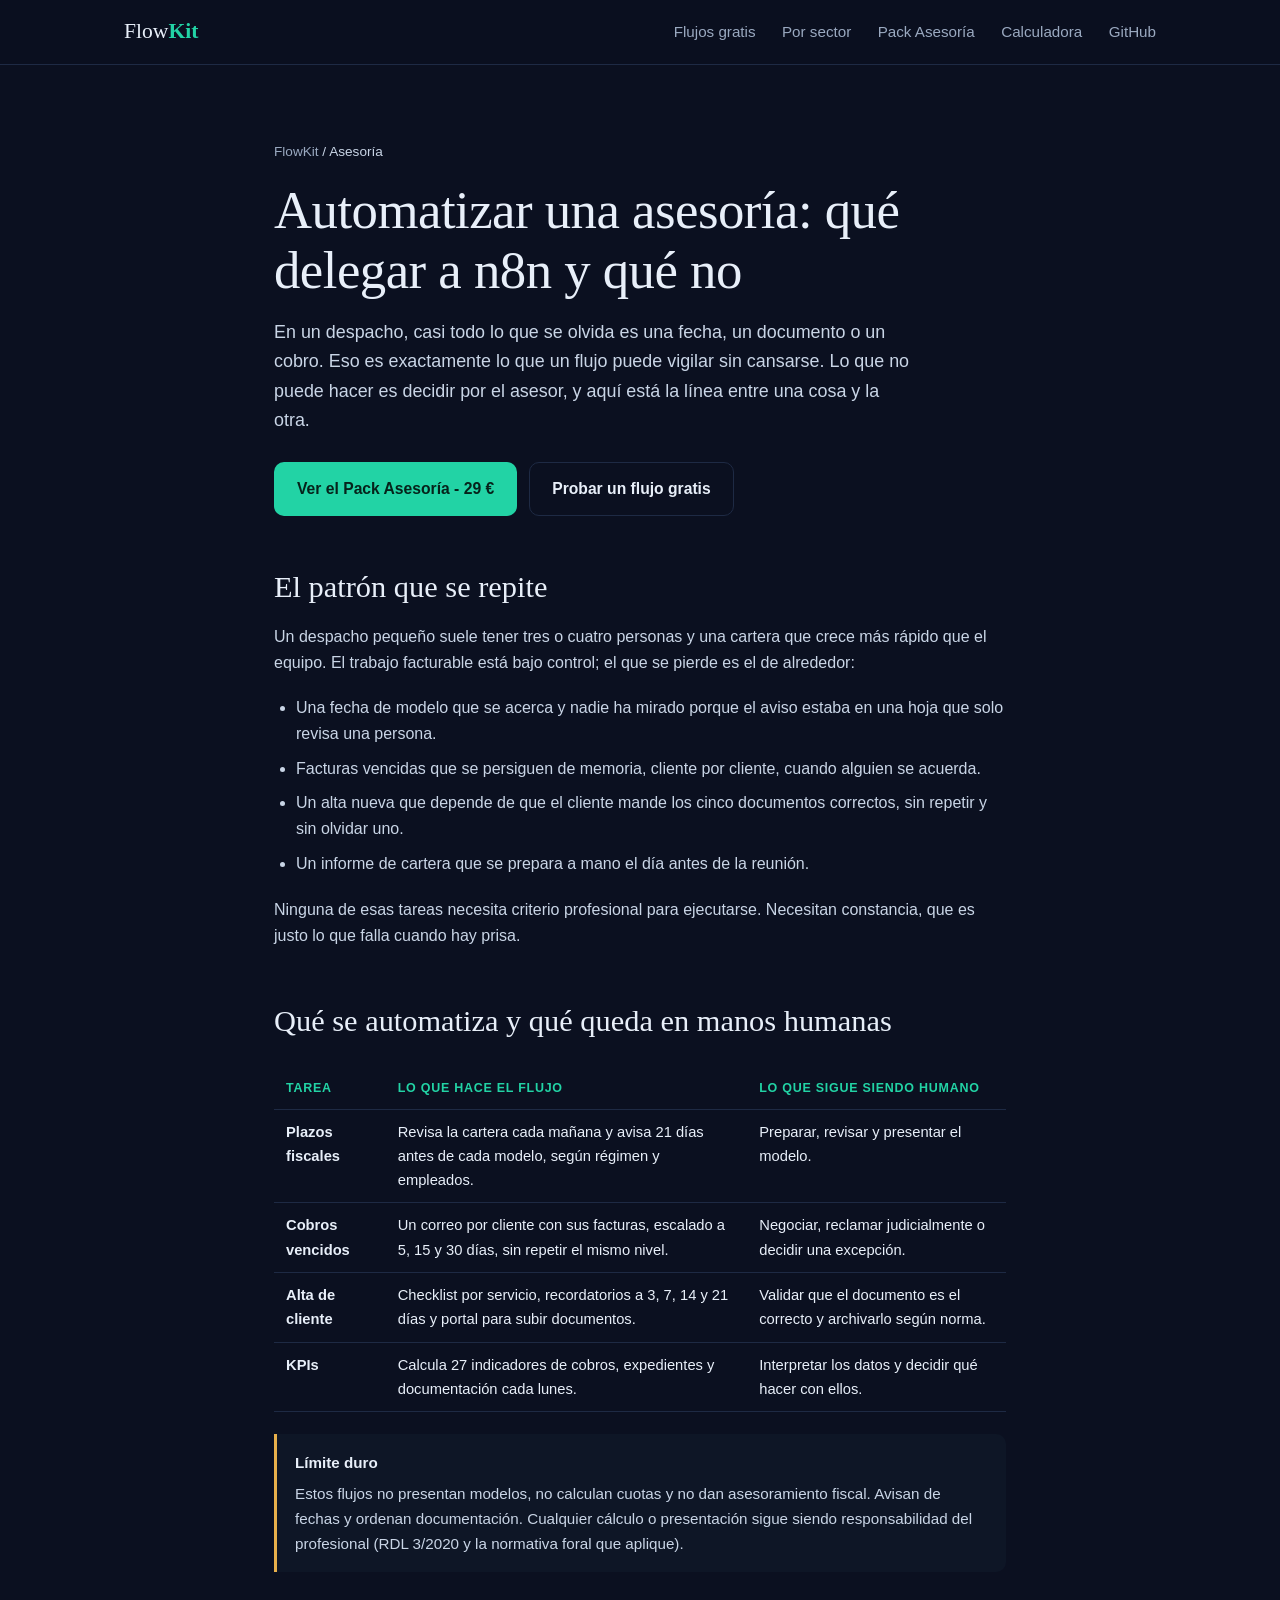
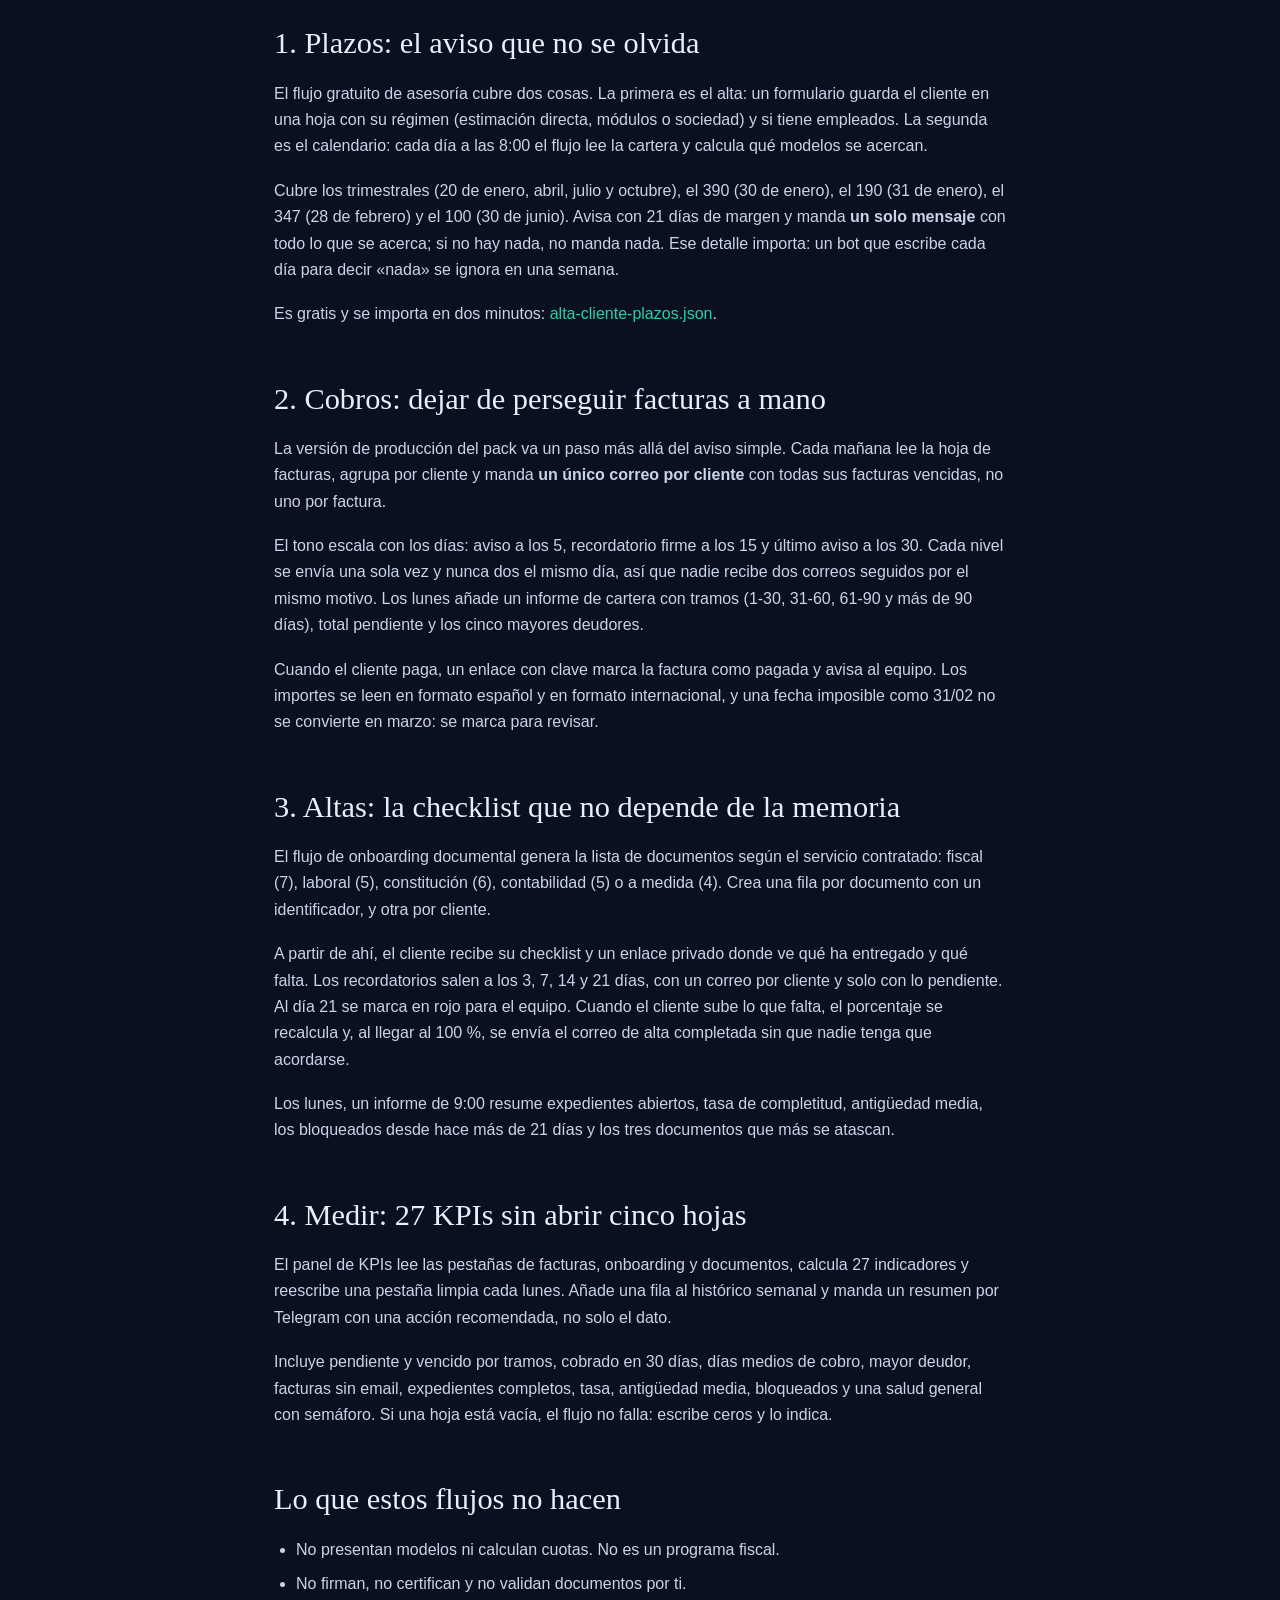
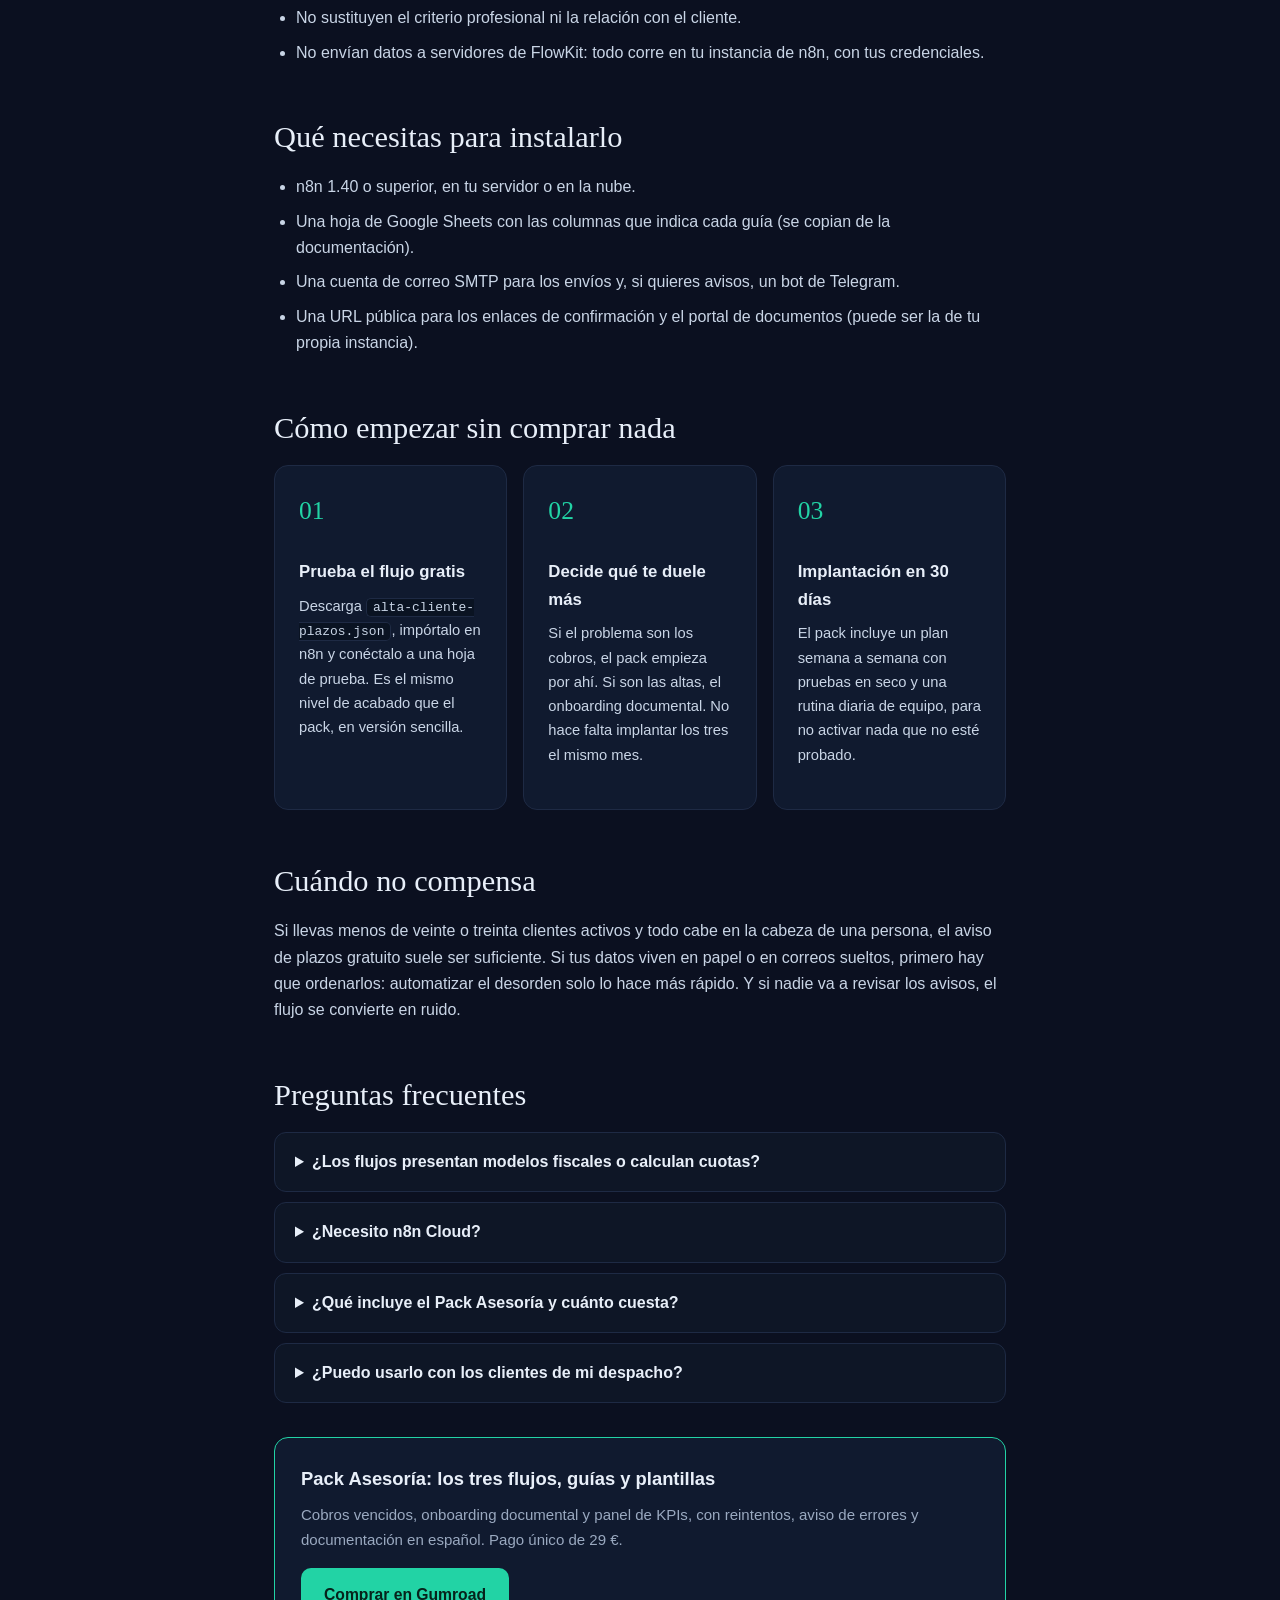
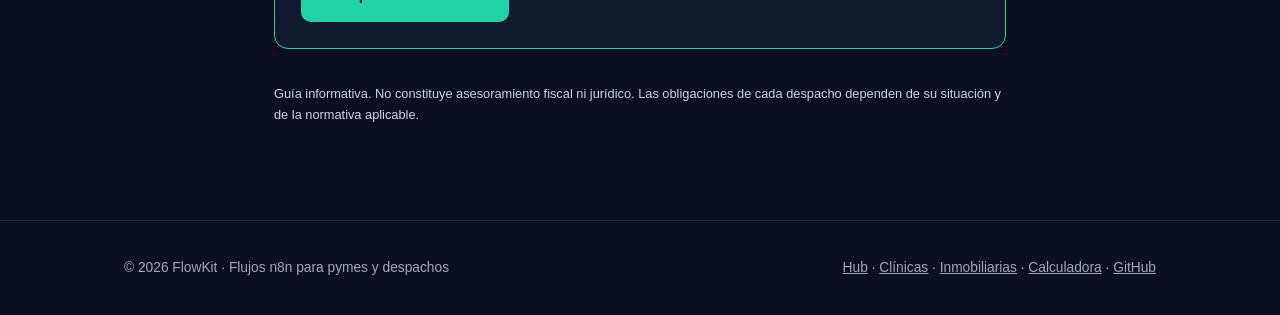
==== docs/asesoria/index.html @ 413ca086 "FlowKit: guias SEO por sector, calculadora propia y sitemap" ====
<!DOCTYPE html>
<html lang="es">
<head>
<meta charset="utf-8">
<meta name="viewport" content="width=device-width, initial-scale=1">
<title>Automatizar una asesoría con n8n: plazos, cobros y altas</title>
<meta name="description" content="Qué automatizar en una asesoría y qué no: plazos fiscales, cobros vencidos, checklist documental y KPIs con n8n. Límites claros y pago único.">
<link rel="canonical" href="https://mrnpvn.github.io/flowkit/asesoria/">
<link rel="stylesheet" href="../assets/flowkit.css">
<meta property="og:type" content="article">
<meta property="og:title" content="Automatizar una asesoría: qué delegar a n8n y qué no">
<meta property="og:description" content="Plazos, cobros, altas y KPIs: qué se automatiza con criterio en un despacho y dónde sigue haciendo falta una persona.">
<meta property="og:url" content="https://mrnpvn.github.io/flowkit/asesoria/">
<meta property="og:image" content="https://mrnpvn.github.io/flowkit/assets/pack-asesoria-wide.png">
<meta name="twitter:card" content="summary_large_image">
<script type="application/ld+json">
{
  "@context": "https://schema.org",
  "@graph": [
    {
      "@type": "Article",
      "headline": "Automatizar una asesoría: qué delegar a n8n y qué no",
      "description": "Guía práctica para automatizar plazos fiscales, cobros vencidos, altas de clientes y KPIs en una asesoría con n8n.",
      "datePublished": "2026-10-20",
      "dateModified": "2026-10-20",
      "inLanguage": "es",
      "author": {"@type": "Organization", "name": "FlowKit"},
      "publisher": {"@type": "Organization", "name": "FlowKit"},
      "mainEntityOfPage": "https://mrnpvn.github.io/flowkit/asesoria/",
      "image": "https://mrnpvn.github.io/flowkit/assets/pack-asesoria-wide.png"
    },
    {
      "@type": "FAQPage",
      "mainEntity": [
        {"@type": "Question", "name": "¿Los flujos presentan modelos fiscales o calculan cuotas?", "acceptedAnswer": {"@type": "Answer", "text": "No. Los flujos avisan de fechas y ordenan documentación; no presentan modelos, no calculan cuotas y no sustituyen el criterio del asesor. Es un límite deliberado."}},
        {"@type": "Question", "name": "¿Necesito n8n Cloud?", "acceptedAnswer": {"@type": "Answer", "text": "No. Funcionan en n8n self-hosted (gratuito) y en n8n Cloud, versión 1.40 o superior. Los datos se quedan en tu instancia."}},
        {"@type": "Question", "name": "¿Qué cuesta el Pack Asesoría?", "acceptedAnswer": {"@type": "Answer", "text": "29 € de lanzamiento (después 39 €), pago único. Incluye tres flujos de producción, guías, plan de implantación de 30 días y plantillas RGPD."}},
        {"@type": "Question", "name": "¿Sirve si trabajo con pocos clientes?", "acceptedAnswer": {"@type": "Answer", "text": "Con pocos clientes suele compensar empezar solo con el aviso de plazos y el alta documental. El pack completo tiene más sentido a partir de una cartera que ya no cabe en la memoria del equipo."}}
      ]
    },
    {
      "@type": "BreadcrumbList",
      "itemListElement": [
        {"@type": "ListItem", "position": 1, "name": "FlowKit", "item": "https://mrnpvn.github.io/flowkit/"},
        {"@type": "ListItem", "position": 2, "name": "Asesoría", "item": "https://mrnpvn.github.io/flowkit/asesoria/"}
      ]
    }
  ]
}
</script>
</head>
<body>

<header>
  <div class="wrap">
    <a class="brand" href="../">Flow<b>Kit</b></a>
    <nav>
      <a href="../#gratis">Flujos gratis</a>
      <a href="../#sectores">Por sector</a>
      <a href="../#pack">Pack Asesoría</a>
      <a href="../calculadora/">Calculadora</a>
      <a href="https://github.com/mrnpvn/flowkit" target="_blank" rel="noopener">GitHub</a>
    </nav>
  </div>
</header>

<section>
  <div class="wrap post">
    <p class="crumbs"><a href="../">FlowKit</a> / Asesoría</p>
    <h1>Automatizar una asesoría: qué delegar a n8n y qué no</h1>
    <p class="lead">En un despacho, casi todo lo que se olvida es una fecha, un documento o un cobro. Eso es exactamente lo que un flujo puede vigilar sin cansarse. Lo que no puede hacer es decidir por el asesor, y aquí está la línea entre una cosa y la otra.</p>
    <div class="cta">
      <a class="btn primary" href="../#pack">Ver el Pack Asesoría - 29 €</a>
      <a class="btn ghost" href="https://github.com/mrnpvn/flowkit/blob/main/workflows/asesoria/alta-cliente-plazos.json" target="_blank" rel="noopener">Probar un flujo gratis</a>
    </div>

    <h2>El patrón que se repite</h2>
    <p>Un despacho pequeño suele tener tres o cuatro personas y una cartera que crece más rápido que el equipo. El trabajo facturable está bajo control; el que se pierde es el de alrededor:</p>
    <ul>
      <li>Una fecha de modelo que se acerca y nadie ha mirado porque el aviso estaba en una hoja que solo revisa una persona.</li>
      <li>Facturas vencidas que se persiguen de memoria, cliente por cliente, cuando alguien se acuerda.</li>
      <li>Un alta nueva que depende de que el cliente mande los cinco documentos correctos, sin repetir y sin olvidar uno.</li>
      <li>Un informe de cartera que se prepara a mano el día antes de la reunión.</li>
    </ul>
    <p>Ninguna de esas tareas necesita criterio profesional para ejecutarse. Necesitan constancia, que es justo lo que falla cuando hay prisa.</p>

    <h2>Qué se automatiza y qué queda en manos humanas</h2>
    <table>
      <thead><tr><th>Tarea</th><th>Lo que hace el flujo</th><th>Lo que sigue siendo humano</th></tr></thead>
      <tbody>
        <tr><td><strong>Plazos fiscales</strong></td><td>Revisa la cartera cada mañana y avisa 21 días antes de cada modelo, según régimen y empleados.</td><td>Preparar, revisar y presentar el modelo.</td></tr>
        <tr><td><strong>Cobros vencidos</strong></td><td>Un correo por cliente con sus facturas, escalado a 5, 15 y 30 días, sin repetir el mismo nivel.</td><td>Negociar, reclamar judicialmente o decidir una excepción.</td></tr>
        <tr><td><strong>Alta de cliente</strong></td><td>Checklist por servicio, recordatorios a 3, 7, 14 y 21 días y portal para subir documentos.</td><td>Validar que el documento es el correcto y archivarlo según norma.</td></tr>
        <tr><td><strong>KPIs</strong></td><td>Calcula 27 indicadores de cobros, expedientes y documentación cada lunes.</td><td>Interpretar los datos y decidir qué hacer con ellos.</td></tr>
      </tbody>
    </table>

    <div class="callout warn">
      <h3>Límite duro</h3>
      <p>Estos flujos no presentan modelos, no calculan cuotas y no dan asesoramiento fiscal. Avisan de fechas y ordenan documentación. Cualquier cálculo o presentación sigue siendo responsabilidad del profesional (RDL 3/2020 y la normativa foral que aplique).</p>
    </div>

    <h2>1. Plazos: el aviso que no se olvida</h2>
    <p>El flujo gratuito de asesoría cubre dos cosas. La primera es el alta: un formulario guarda el cliente en una hoja con su régimen (estimación directa, módulos o sociedad) y si tiene empleados. La segunda es el calendario: cada día a las 8:00 el flujo lee la cartera y calcula qué modelos se acercan.</p>
    <p>Cubre los trimestrales (20 de enero, abril, julio y octubre), el 390 (30 de enero), el 190 (31 de enero), el 347 (28 de febrero) y el 100 (30 de junio). Avisa con 21 días de margen y manda <strong>un solo mensaje</strong> con todo lo que se acerca; si no hay nada, no manda nada. Ese detalle importa: un bot que escribe cada día para decir «nada» se ignora en una semana.</p>
    <p>Es gratis y se importa en dos minutos: <a href="https://github.com/mrnpvn/flowkit/blob/main/workflows/asesoria/alta-cliente-plazos.json" target="_blank" rel="noopener">alta-cliente-plazos.json</a>.</p>

    <h2>2. Cobros: dejar de perseguir facturas a mano</h2>
    <p>La versión de producción del pack va un paso más allá del aviso simple. Cada mañana lee la hoja de facturas, agrupa por cliente y manda <strong>un único correo por cliente</strong> con todas sus facturas vencidas, no uno por factura.</p>
    <p>El tono escala con los días: aviso a los 5, recordatorio firme a los 15 y último aviso a los 30. Cada nivel se envía una sola vez y nunca dos el mismo día, así que nadie recibe dos correos seguidos por el mismo motivo. Los lunes añade un informe de cartera con tramos (1-30, 31-60, 61-90 y más de 90 días), total pendiente y los cinco mayores deudores.</p>
    <p>Cuando el cliente paga, un enlace con clave marca la factura como pagada y avisa al equipo. Los importes se leen en formato español y en formato internacional, y una fecha imposible como 31/02 no se convierte en marzo: se marca para revisar.</p>

    <h2>3. Altas: la checklist que no depende de la memoria</h2>
    <p>El flujo de onboarding documental genera la lista de documentos según el servicio contratado: fiscal (7), laboral (5), constitución (6), contabilidad (5) o a medida (4). Crea una fila por documento con un identificador, y otra por cliente.</p>
    <p>A partir de ahí, el cliente recibe su checklist y un enlace privado donde ve qué ha entregado y qué falta. Los recordatorios salen a los 3, 7, 14 y 21 días, con un correo por cliente y solo con lo pendiente. Al día 21 se marca en rojo para el equipo. Cuando el cliente sube lo que falta, el porcentaje se recalcula y, al llegar al 100 %, se envía el correo de alta completada sin que nadie tenga que acordarse.</p>
    <p>Los lunes, un informe de 9:00 resume expedientes abiertos, tasa de completitud, antigüedad media, los bloqueados desde hace más de 21 días y los tres documentos que más se atascan.</p>

    <h2>4. Medir: 27 KPIs sin abrir cinco hojas</h2>
    <p>El panel de KPIs lee las pestañas de facturas, onboarding y documentos, calcula 27 indicadores y reescribe una pestaña limpia cada lunes. Añade una fila al histórico semanal y manda un resumen por Telegram con una acción recomendada, no solo el dato.</p>
    <p>Incluye pendiente y vencido por tramos, cobrado en 30 días, días medios de cobro, mayor deudor, facturas sin email, expedientes completos, tasa, antigüedad media, bloqueados y una salud general con semáforo. Si una hoja está vacía, el flujo no falla: escribe ceros y lo indica.</p>

    <h2>Lo que estos flujos no hacen</h2>
    <ul>
      <li>No presentan modelos ni calculan cuotas. No es un programa fiscal.</li>
      <li>No firman, no certifican y no validan documentos por ti.</li>
      <li>No sustituyen el criterio profesional ni la relación con el cliente.</li>
      <li>No envían datos a servidores de FlowKit: todo corre en tu instancia de n8n, con tus credenciales.</li>
    </ul>

    <h2>Qué necesitas para instalarlo</h2>
    <ul>
      <li>n8n 1.40 o superior, en tu servidor o en la nube.</li>
      <li>Una hoja de Google Sheets con las columnas que indica cada guía (se copian de la documentación).</li>
      <li>Una cuenta de correo SMTP para los envíos y, si quieres avisos, un bot de Telegram.</li>
      <li>Una URL pública para los enlaces de confirmación y el portal de documentos (puede ser la de tu propia instancia).</li>
    </ul>

    <h2>Cómo empezar sin comprar nada</h2>
    <div class="steps">
      <div class="step"><h3>Prueba el flujo gratis</h3><p>Descarga <code>alta-cliente-plazos.json</code>, impórtalo en n8n y conéctalo a una hoja de prueba. Es el mismo nivel de acabado que el pack, en versión sencilla.</p></div>
      <div class="step"><h3>Decide qué te duele más</h3><p>Si el problema son los cobros, el pack empieza por ahí. Si son las altas, el onboarding documental. No hace falta implantar los tres el mismo mes.</p></div>
      <div class="step"><h3>Implantación en 30 días</h3><p>El pack incluye un plan semana a semana con pruebas en seco y una rutina diaria de equipo, para no activar nada que no esté probado.</p></div>
    </div>

    <h2>Cuándo no compensa</h2>
    <p>Si llevas menos de veinte o treinta clientes activos y todo cabe en la cabeza de una persona, el aviso de plazos gratuito suele ser suficiente. Si tus datos viven en papel o en correos sueltos, primero hay que ordenarlos: automatizar el desorden solo lo hace más rápido. Y si nadie va a revisar los avisos, el flujo se convierte en ruido.</p>

    <h2>Preguntas frecuentes</h2>
    <details><summary>¿Los flujos presentan modelos fiscales o calculan cuotas?</summary><p>No. Avisan de fechas y ordenan documentación. Preparar, revisar y presentar el modelo sigue siendo trabajo del asesor. Es un límite deliberado, no una carencia.</p></details>
    <details><summary>¿Necesito n8n Cloud?</summary><p>No. Funcionan en n8n self-hosted, que es gratuito, y en n8n Cloud, versión 1.40 o superior. Solo necesitas las cuentas de las herramientas que use cada flujo.</p></details>
    <details><summary>¿Qué incluye el Pack Asesoría y cuánto cuesta?</summary><p>29 € de lanzamiento (después 39 €), pago único. Tres flujos de producción (cobros, onboarding y KPIs), cinco guías, plan de implantación de 30 días, tres plantillas RGPD, dos de mensajes, licencia comercial y 12 meses de actualizaciones.</p></details>
    <details><summary>¿Puedo usarlo con los clientes de mi despacho?</summary><p>Sí. La licencia es comercial: puedes implantarlo en las cuentas de tus clientes. No se permite revender los archivos como plantillas.</p></details>

    <div class="cta-box">
      <h3>Pack Asesoría: los tres flujos, guías y plantillas</h3>
      <p>Cobros vencidos, onboarding documental y panel de KPIs, con reintentos, aviso de errores y documentación en español. Pago único de 29 €.</p>
      <a class="btn primary" href="https://mrnpvn.gumroad.com/l/flowkit-pack-asesoria">Comprar en Gumroad</a>
    </div>
    <p class="footer-note">Guía informativa. No constituye asesoramiento fiscal ni jurídico. Las obligaciones de cada despacho dependen de su situación y de la normativa aplicable.</p>
  </div>
</section>

<footer>
  <div class="wrap">
    <div>© 2026 FlowKit · Flujos n8n para pymes y despachos</div>
    <div>
      <a href="../">Hub</a> ·
      <a href="../clinica/">Clínicas</a> ·
      <a href="../inmobiliaria/">Inmobiliarias</a> ·
      <a href="../calculadora/">Calculadora</a> ·
      <a href="https://github.com/mrnpvn/flowkit" target="_blank" rel="noopener">GitHub</a>
    </div>
  </div>
</footer>

</body>
</html>
---- docs/assets/flowkit.css ----
/* FlowKit - hoja de estilos compartida (hub, guias por sector y calculadora) */
:root{
  --bg:#0B1020; --panel:#101A2F; --panel2:#0E1626; --line:#1E2A44;
  --ink:#E8EFF9; --muted:#9AA9C0; --teal:#22D3A5; --teal-dark:#0F9D7A;
  --radius:14px; --max:1080px;
}
*{box-sizing:border-box}
html{scroll-behavior:smooth}
body{margin:0;background:var(--bg);color:var(--ink);font:16px/1.65 -apple-system,BlinkMacSystemFont,"Segoe UI",Roboto,Arial,sans-serif;-webkit-font-smoothing:antialiased}
a{color:var(--teal);text-decoration:none}
a:hover{text-decoration:underline}
.wrap{max-width:var(--max);margin:0 auto;padding:0 24px}
header{border-bottom:1px solid var(--line);background:rgba(11,16,32,.92);position:sticky;top:0;z-index:10;backdrop-filter:blur(6px)}
header .wrap{display:flex;align-items:center;justify-content:space-between;height:64px}
.brand{font-family:Georgia,"Times New Roman",serif;font-size:1.35rem;color:var(--ink)}
.brand b{color:var(--teal);font-weight:700}
nav a{color:var(--muted);margin-left:22px;font-size:.95rem}
nav a:hover{color:var(--ink);text-decoration:none}
@media(max-width:720px){nav{display:none}}
section{padding:76px 0;border-bottom:1px solid var(--line)}
.kicker{color:var(--teal);font-size:.8rem;letter-spacing:.14em;text-transform:uppercase;font-weight:700;margin:0 0 14px}
h1{font-family:Georgia,"Times New Roman",serif;font-weight:400;font-size:clamp(2.1rem,5vw,3.3rem);line-height:1.12;margin:0 0 18px;letter-spacing:-.01em}
h1 em{color:var(--teal);font-style:normal}
.lead{font-size:1.12rem;color:var(--muted);max-width:640px;margin:0 0 28px}
.cta{display:flex;gap:12px;flex-wrap:wrap;align-items:center}
.btn{display:inline-block;padding:13px 22px;border-radius:10px;font-weight:600;font-size:.98rem;border:1px solid transparent}
.btn.primary{background:var(--teal);color:#06231B}
.btn.primary:hover{background:#1FC197;text-decoration:none}
.btn.ghost{border-color:var(--line);color:var(--ink)}
.btn.ghost:hover{border-color:var(--teal);text-decoration:none}
.trust{margin-top:20px;color:var(--muted);font-size:.88rem}
.trust span{white-space:nowrap}
.trust i{color:var(--teal);font-style:normal;margin-right:6px}
h2{font-family:Georgia,"Times New Roman",serif;font-weight:400;font-size:clamp(1.6rem,3.2vw,2.2rem);margin:0 0 10px}
.sub{color:var(--muted);max-width:680px;margin:0 0 34px}
.grid{display:grid;gap:16px;grid-template-columns:repeat(2,minmax(0,1fr))}
@media(max-width:760px){.grid{grid-template-columns:1fr}}
.card{background:var(--panel);border:1px solid var(--line);border-radius:var(--radius);padding:24px}
.card h3{margin:0 0 8px;font-size:1.02rem;line-height:1.35}
.card p{margin:0 0 14px;color:var(--muted);font-size:.93rem}
.card .tag{display:inline-block;font-size:.72rem;letter-spacing:.08em;text-transform:uppercase;color:var(--teal);border:1px solid rgba(34,211,165,.35);border-radius:999px;padding:3px 10px;margin-bottom:12px}
.card .go{font-size:.9rem;font-weight:600}
.pack{display:grid;grid-template-columns:1.15fr .85fr;gap:32px;align-items:start}
@media(max-width:860px){.pack{grid-template-columns:1fr}}
ul.check{list-style:none;padding:0;margin:0}
ul.check li{position:relative;padding-left:26px;margin-bottom:12px;color:var(--ink)}
ul.check li:before{content:"✓";position:absolute;left:0;top:0;color:var(--teal);font-weight:700}
ul.check li small{display:block;color:var(--muted);font-size:.86rem}
.price{background:var(--panel2);border:1px solid var(--teal);border-radius:var(--radius);padding:28px;position:sticky;top:88px}
.price .now{font-family:Georgia,serif;font-size:3rem;line-height:1;color:var(--ink);margin:6px 0 4px}
.price .before{color:var(--muted);text-decoration:line-through;font-size:1rem}
.price .note{color:var(--muted);font-size:.86rem;margin:10px 0 18px}
.price .btn{width:100%;text-align:center}
.price .mini{font-size:.8rem;color:var(--muted);text-align:center;margin-top:10px}
.steps{display:grid;grid-template-columns:repeat(3,1fr);gap:16px;counter-reset:s}
@media(max-width:760px){.steps{grid-template-columns:1fr}}
.step{background:var(--panel);border:1px solid var(--line);border-radius:var(--radius);padding:24px}
.step:before{counter-increment:s;content:"0" counter(s);display:block;font-family:Georgia,serif;font-size:1.6rem;color:var(--teal);margin-bottom:10px}
.step h3{margin:0 0 6px;font-size:1rem}
.step p{margin:0;color:var(--muted);font-size:.92rem}
details{border:1px solid var(--line);border-radius:12px;padding:16px 20px;margin-bottom:10px;background:var(--panel2)}
details summary{cursor:pointer;font-weight:600}
details p{margin:10px 0 0;color:var(--muted);font-size:.94rem}
footer{padding:36px 0;color:var(--muted);font-size:.86rem}
footer .wrap{display:flex;gap:18px;flex-wrap:wrap;justify-content:space-between}
footer a{color:var(--muted);text-decoration:underline}

/* --- paginas de guia --- */
.crumbs{font-size:.85rem;color:var(--muted);margin:0 0 20px}
.crumbs a{color:var(--muted)}
.crumbs a:hover{color:var(--teal)}
.post{max-width:780px}
.post h2{font-size:clamp(1.4rem,2.8vw,1.9rem);margin:46px 0 12px}
.post h3{font-size:1.05rem;margin:26px 0 8px}
.post p,.post li{color:#C9D5E6}
.post ul,.post ol{padding-left:22px;margin:0 0 20px}
.post li{margin-bottom:8px}
.post code{background:#0A1322;border:1px solid var(--line);border-radius:5px;padding:1px 6px;font-size:.88em;word-break:break-word}
.post p{margin:0 0 18px}
.post .lead{margin-bottom:26px}
.callout{background:var(--panel2);border-left:3px solid var(--teal);padding:16px 18px;border-radius:0 10px 10px 0;margin:22px 0}
.callout p{margin:0;font-size:.95rem;color:#C9D5E6}
.callout h3{margin:0 0 6px;font-size:.95rem;color:var(--ink)}
.warn{border-left-color:#E8B04B}
table{width:100%;border-collapse:collapse;margin:22px 0;font-size:.92rem}
th,td{text-align:left;padding:10px 12px;border-bottom:1px solid var(--line);vertical-align:top}
th{color:var(--teal);font-weight:600;font-size:.78rem;letter-spacing:.06em;text-transform:uppercase}
td strong{color:var(--ink)}
.cta-box{background:var(--panel);border:1px solid var(--teal);border-radius:var(--radius);padding:26px;margin:34px 0}
.cta-box h3{margin:0 0 8px;font-size:1.15rem}
.cta-box p{color:var(--muted);font-size:.94rem;margin:0 0 16px}
.footer-note{color:var(--muted);font-size:.8rem;margin-top:28px}

/* --- calculadora --- */
.calc{display:grid;grid-template-columns:1fr 1fr;gap:24px;align-items:start}
@media(max-width:820px){.calc{grid-template-columns:1fr}}
.field{margin-bottom:18px}
.field label{display:block;font-size:.9rem;margin-bottom:6px;color:var(--ink)}
.field .hint{display:block;color:var(--muted);font-size:.8rem;margin-top:5px}
.field input{width:100%;padding:11px 12px;border-radius:9px;border:1px solid var(--line);background:#0A1322;color:var(--ink);font-size:1rem}
.field input:focus{outline:2px solid rgba(34,211,165,.45);border-color:var(--teal)}
.result{background:var(--panel2);border:1px solid var(--line);border-radius:var(--radius);padding:24px;position:sticky;top:88px}
.result h2{font-size:1.05rem;font-family:inherit;margin:0 0 10px}
.result .big{font-family:Georgia,serif;font-size:2.6rem;line-height:1.05;color:var(--teal);margin:4px 0 2px}
.result .biglabel{color:var(--muted);font-size:.82rem;margin:0 0 18px}
.result .row{display:flex;justify-content:space-between;gap:12px;padding:8px 0;border-bottom:1px solid var(--line);font-size:.92rem}
.result .row:last-of-type{border-bottom:0}
.result .row span:last-child{font-weight:600;color:var(--ink)}
@media(max-width:820px){.result{position:static}}
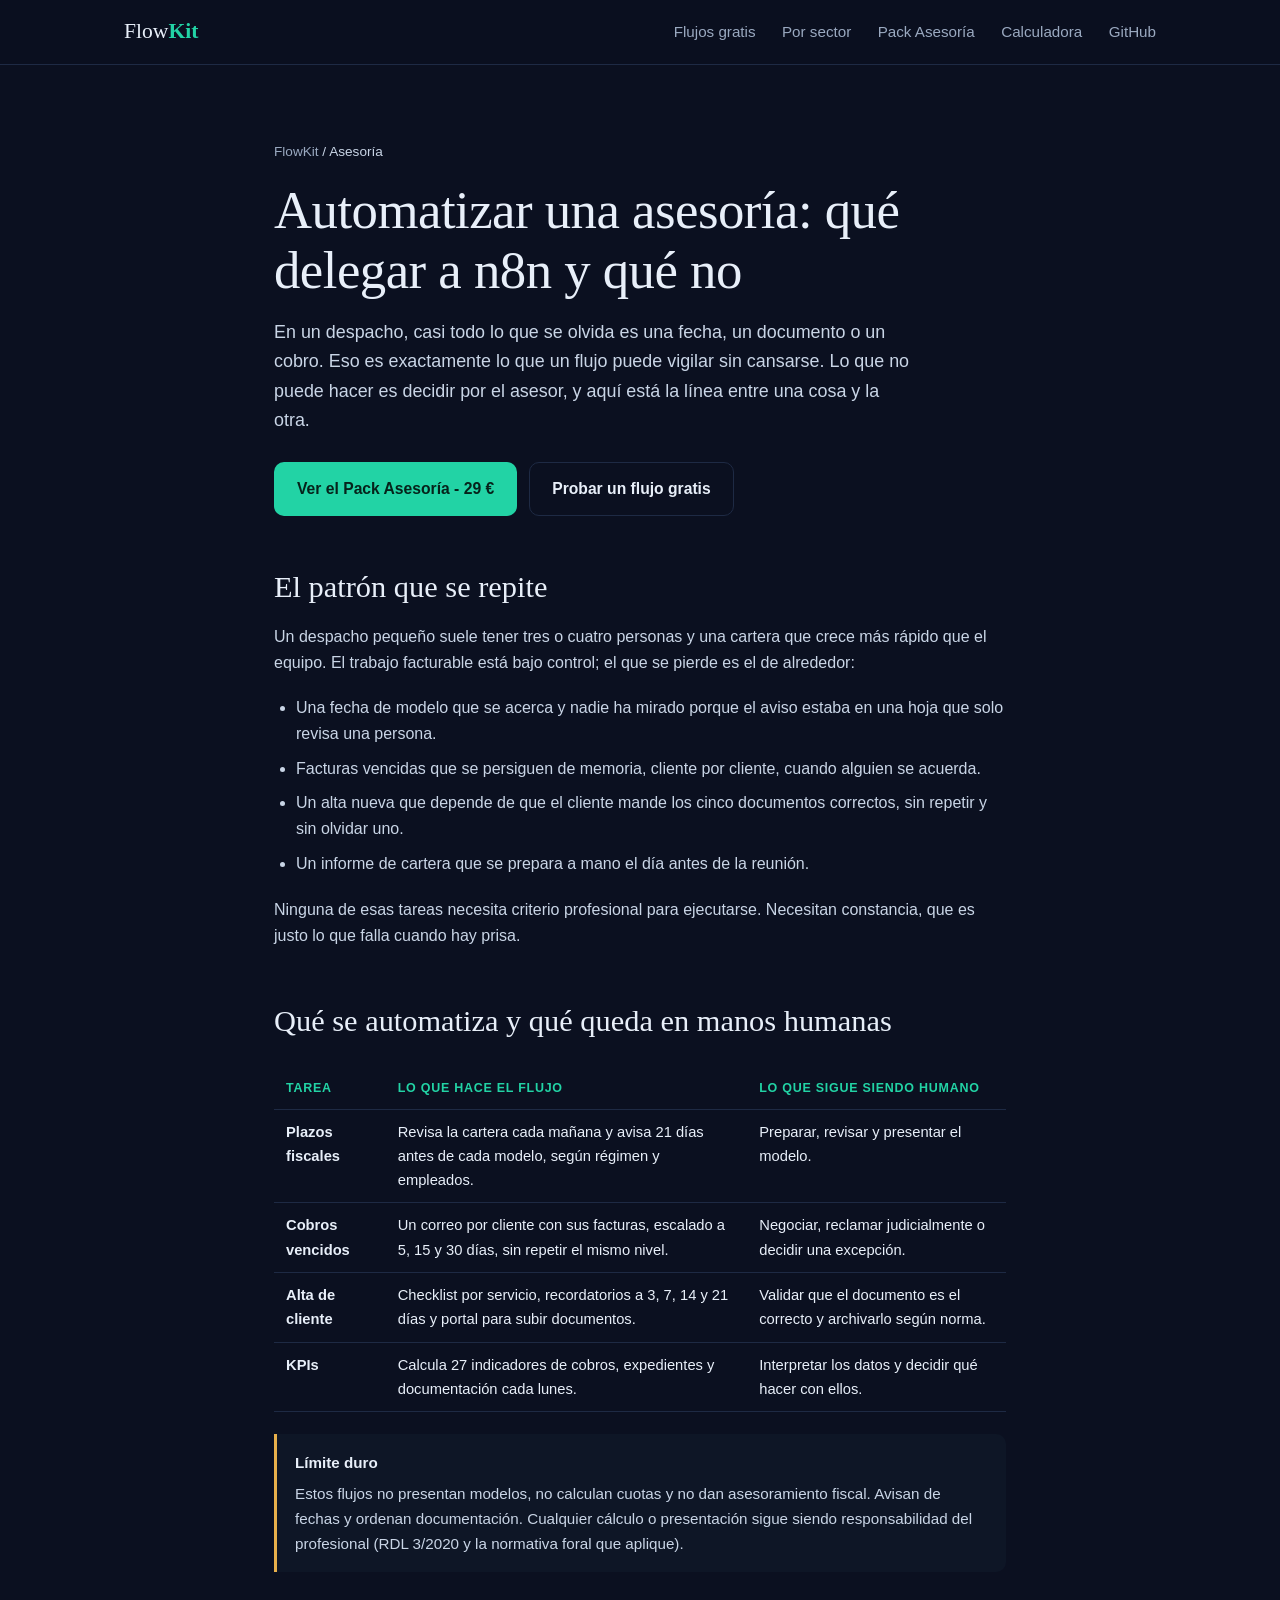
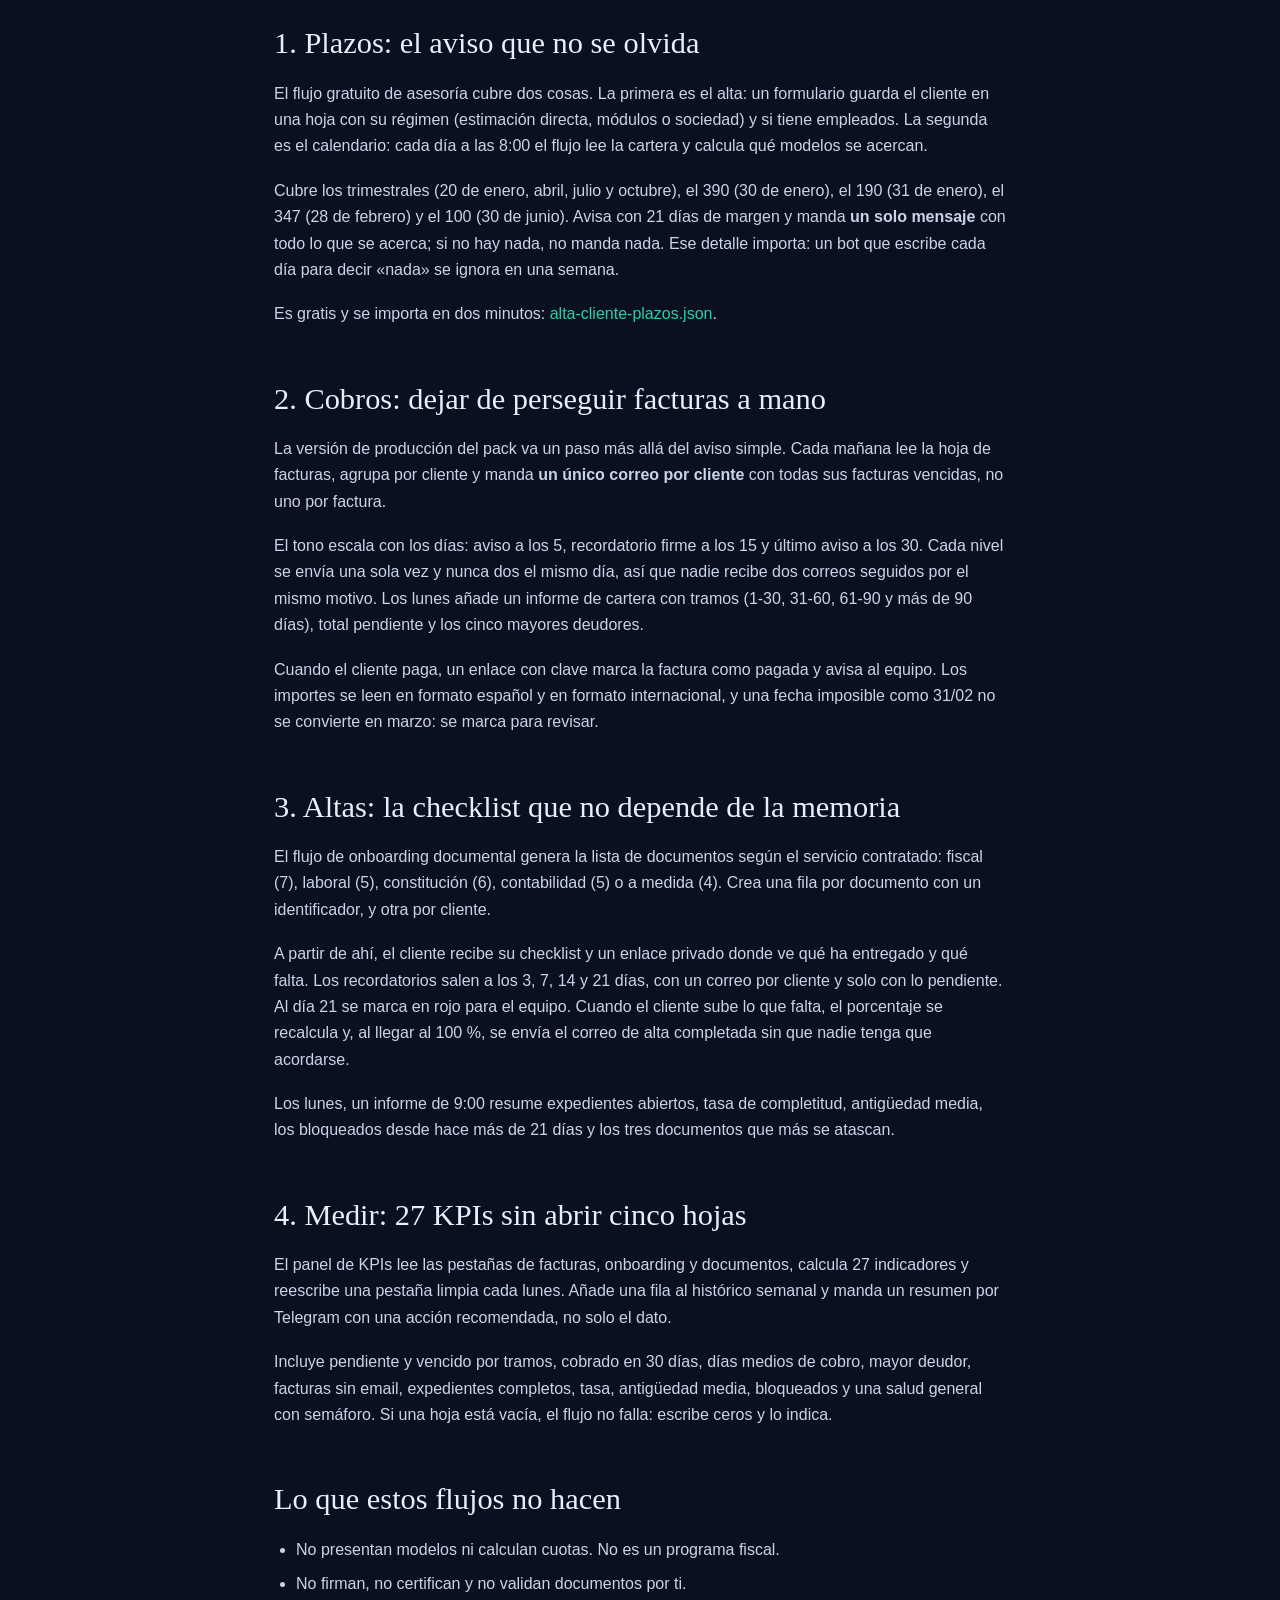
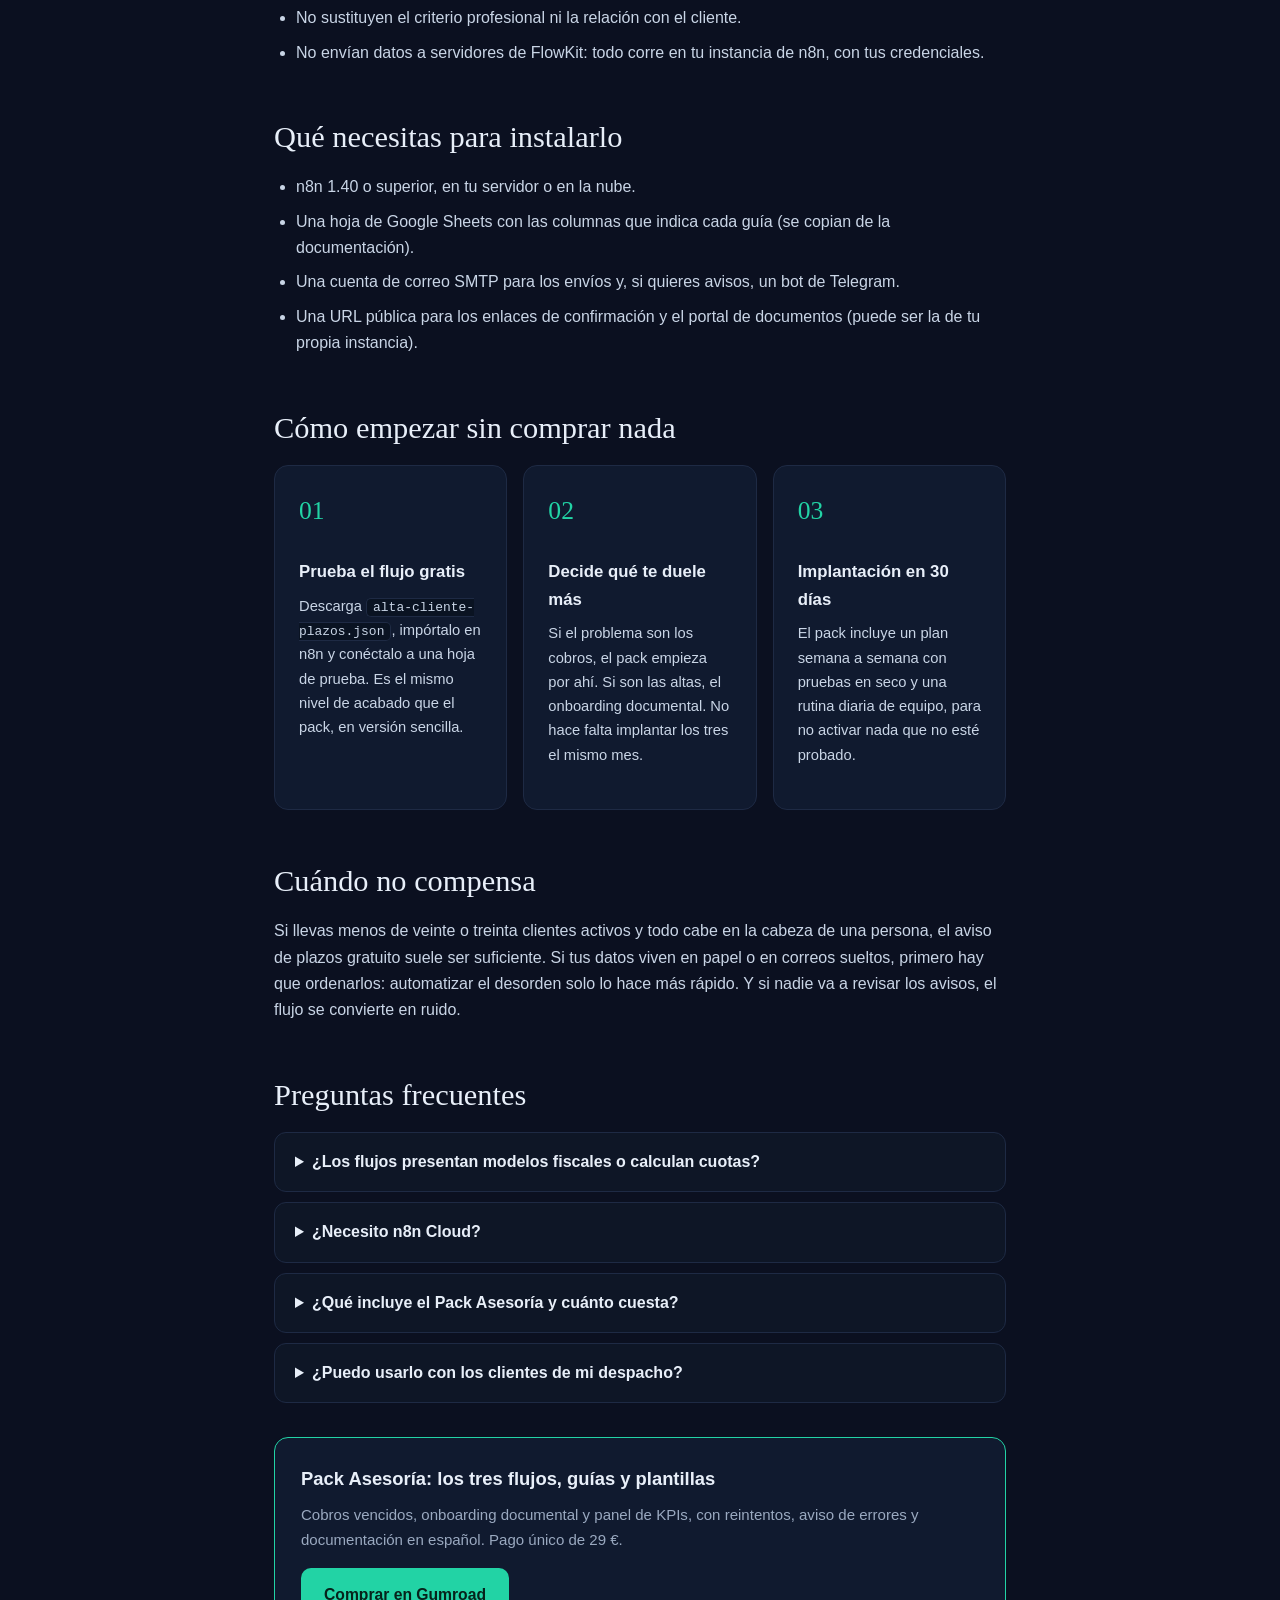
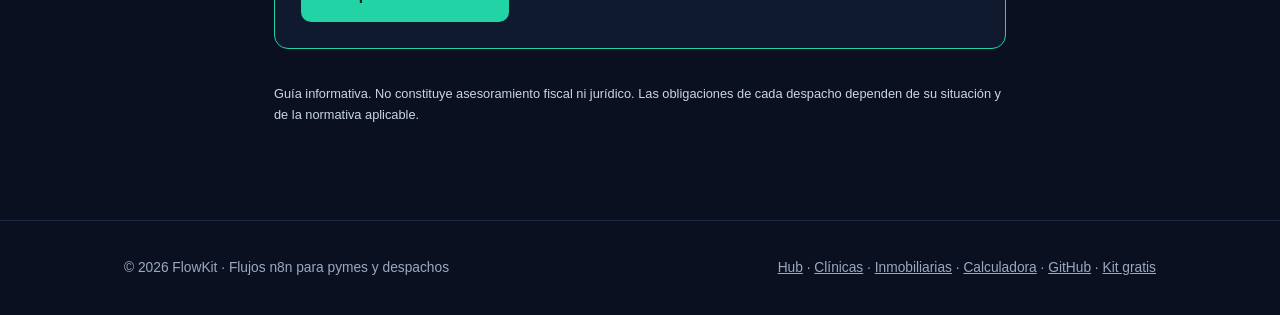
==== commit 60e62fee: "Add free Kit de Arranque IA as email-capture path on hub and sector pages" ====
--- a/docs/asesoria/index.html
+++ b/docs/asesoria/index.html
@@ -168,7 +168,8 @@
       <a href="../clinica/">Clínicas</a> ·
       <a href="../inmobiliaria/">Inmobiliarias</a> ·
       <a href="../calculadora/">Calculadora</a> ·
-      <a href="https://github.com/mrnpvn/flowkit" target="_blank" rel="noopener">GitHub</a>
+      <a href="https://github.com/mrnpvn/flowkit" target="_blank" rel="noopener">GitHub</a> ·
+      <a href="https://mrnpvn.gumroad.com/l/kit-de-arranque-ia">Kit gratis</a>
     </div>
   </div>
 </footer>
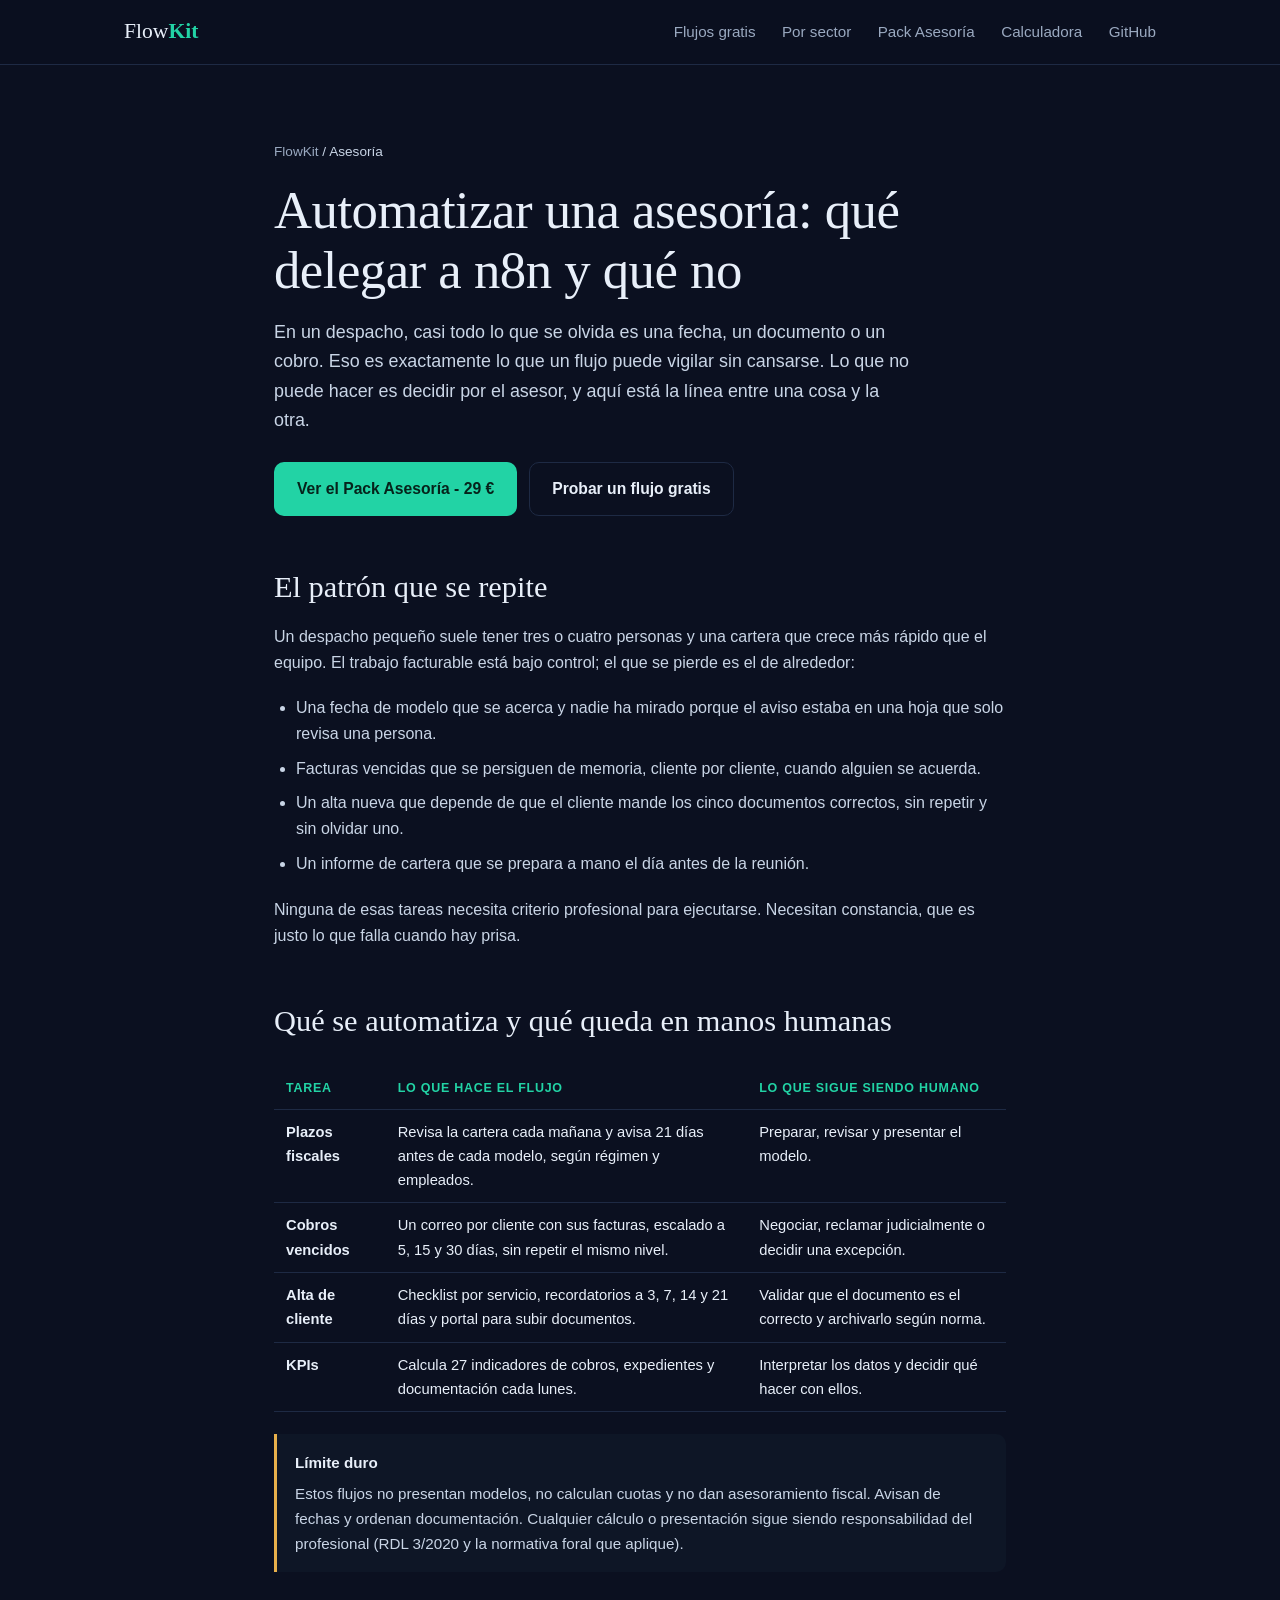
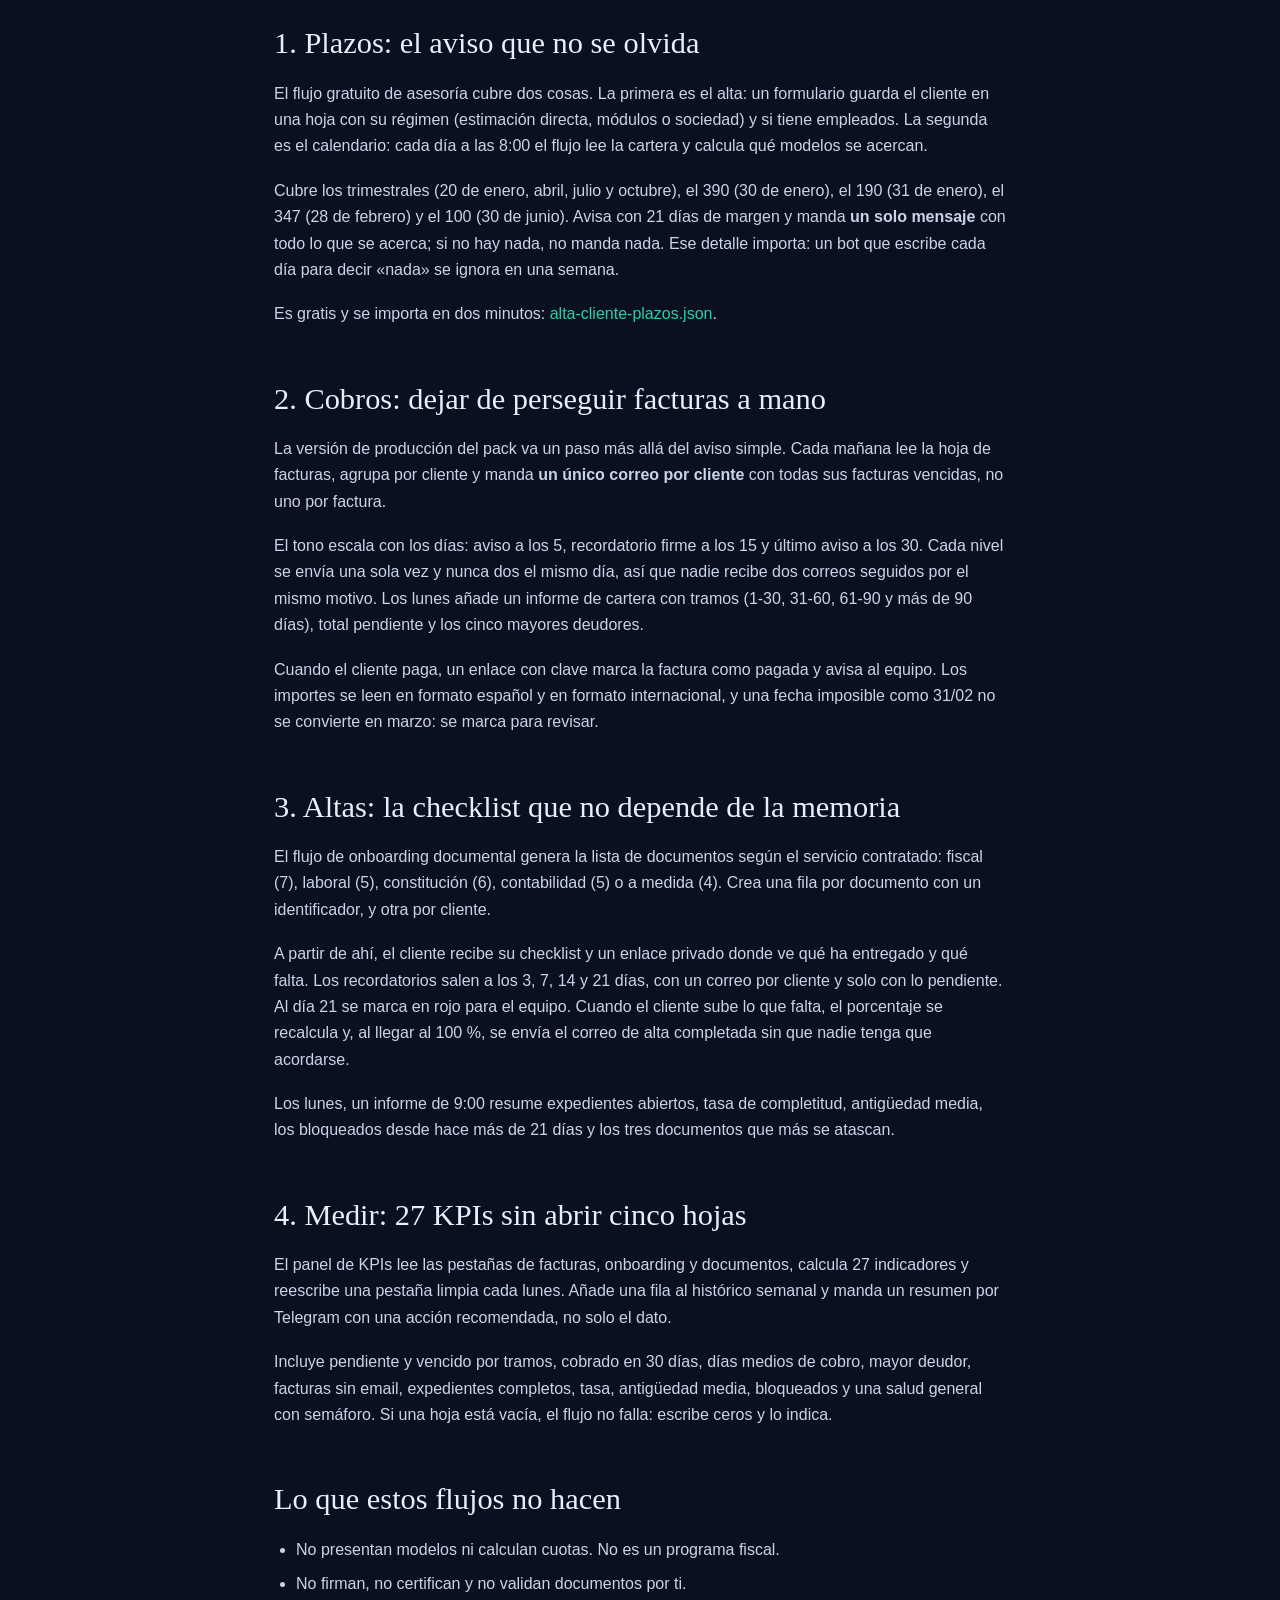
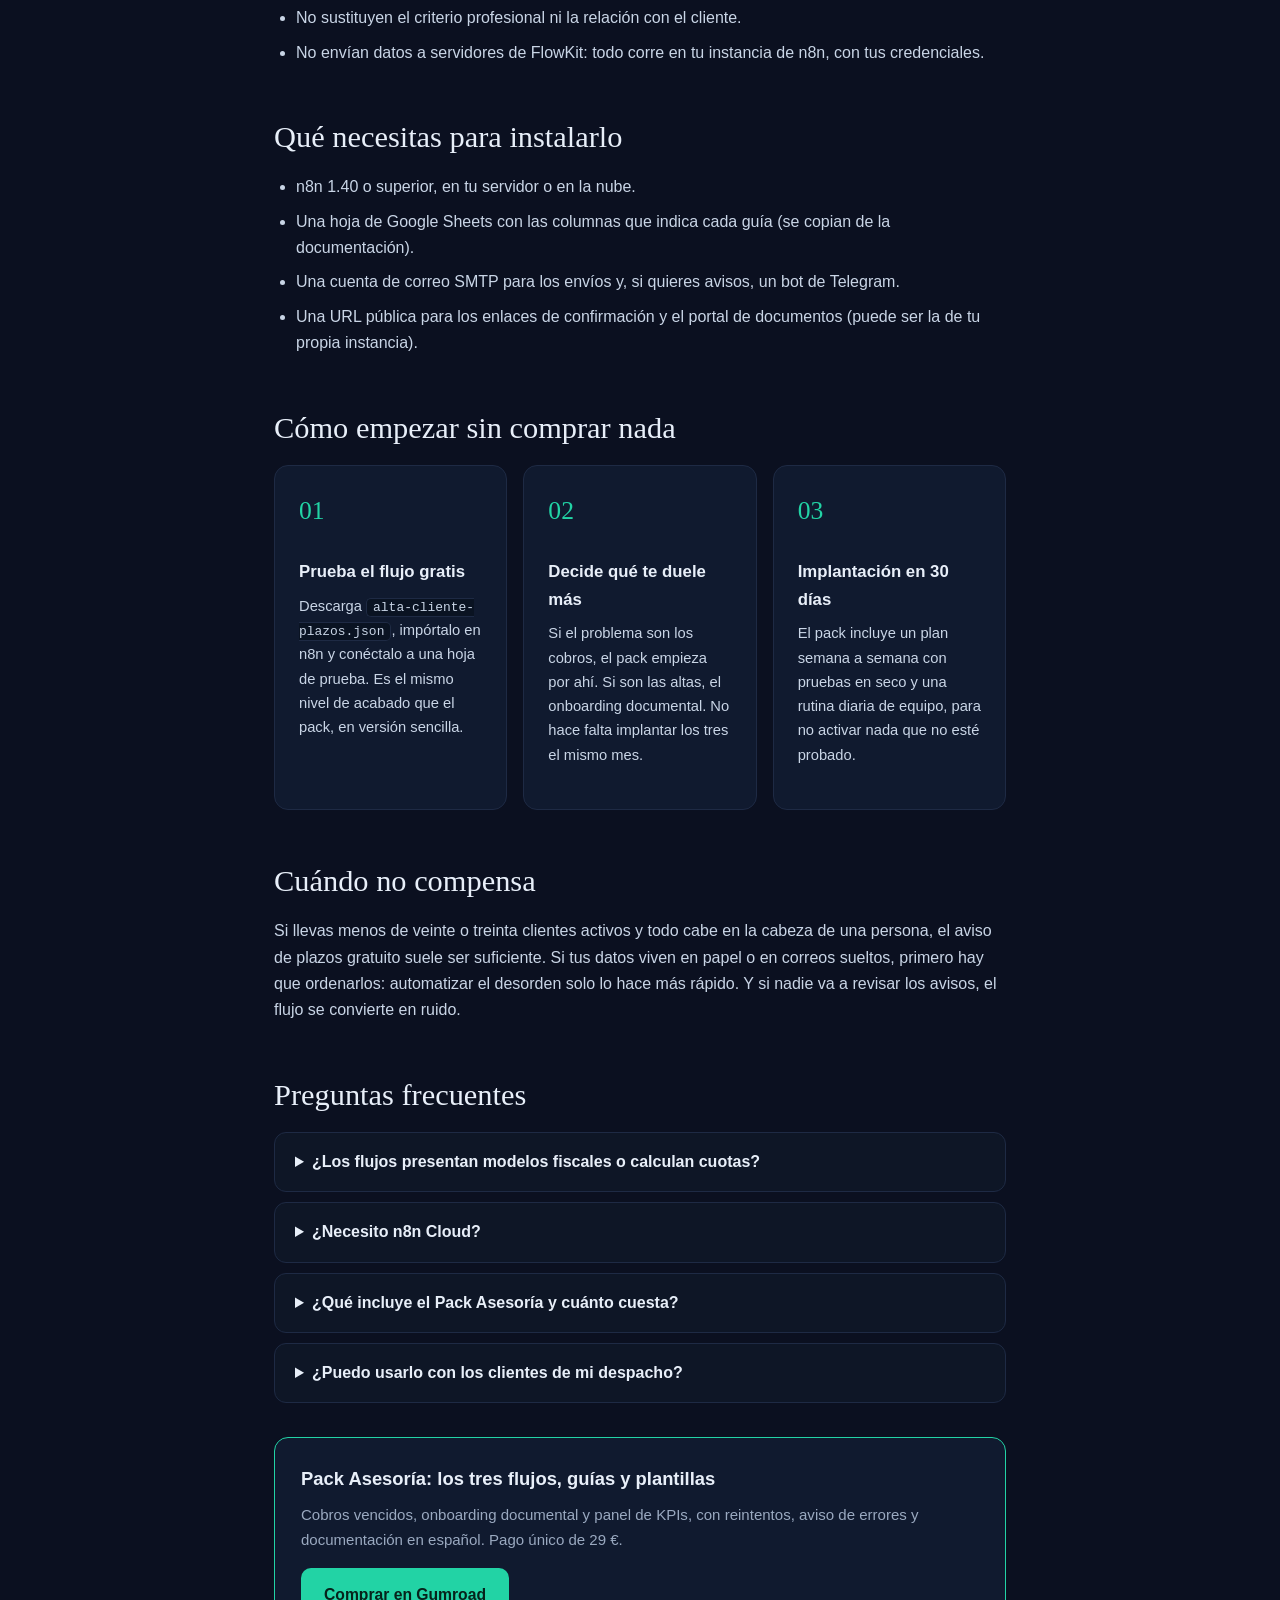
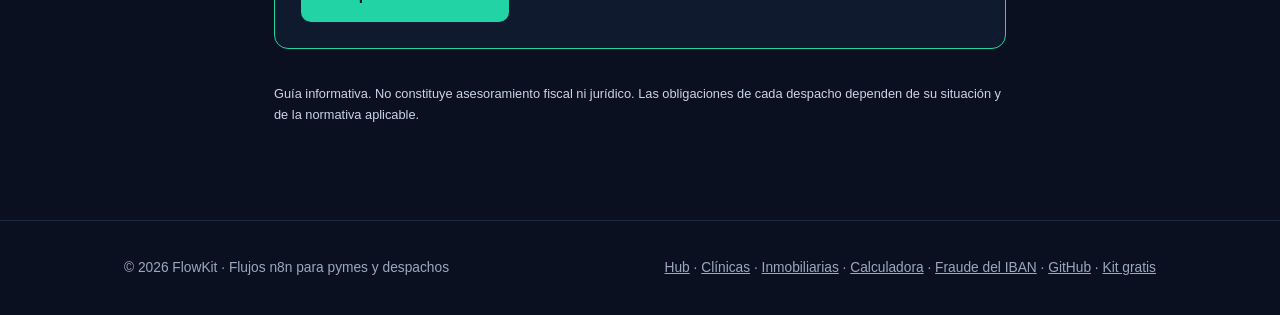
==== commit 59dccf3e: "docs: guia del fraude del cambio de IBAN (BEC) y enlaces internos" ====
--- a/docs/asesoria/index.html
+++ b/docs/asesoria/index.html
@@ -168,6 +168,7 @@
       <a href="../clinica/">Clínicas</a> ·
       <a href="../inmobiliaria/">Inmobiliarias</a> ·
       <a href="../calculadora/">Calculadora</a> ·
+      <a href="../fraude-proveedores/">Fraude del IBAN</a> ·
       <a href="https://github.com/mrnpvn/flowkit" target="_blank" rel="noopener">GitHub</a> ·
       <a href="https://mrnpvn.gumroad.com/l/kit-de-arranque-ia">Kit gratis</a>
     </div>
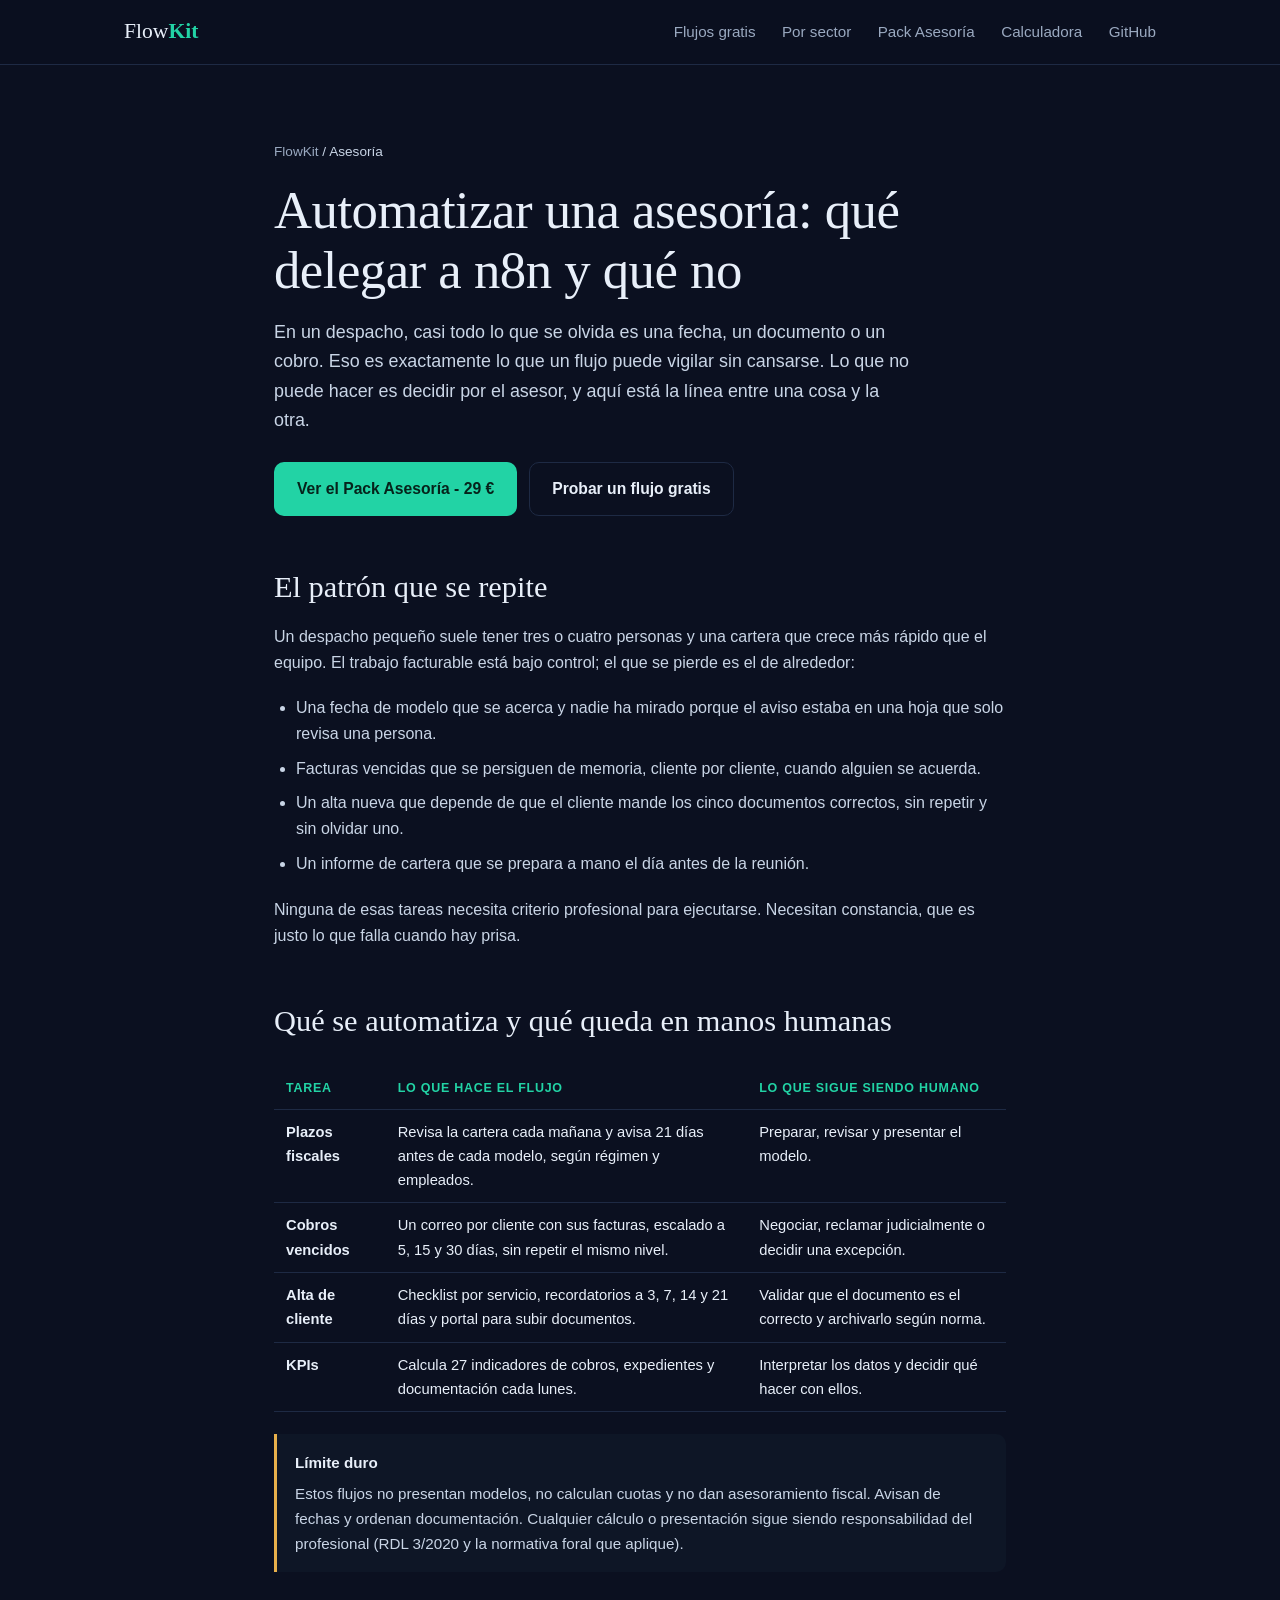
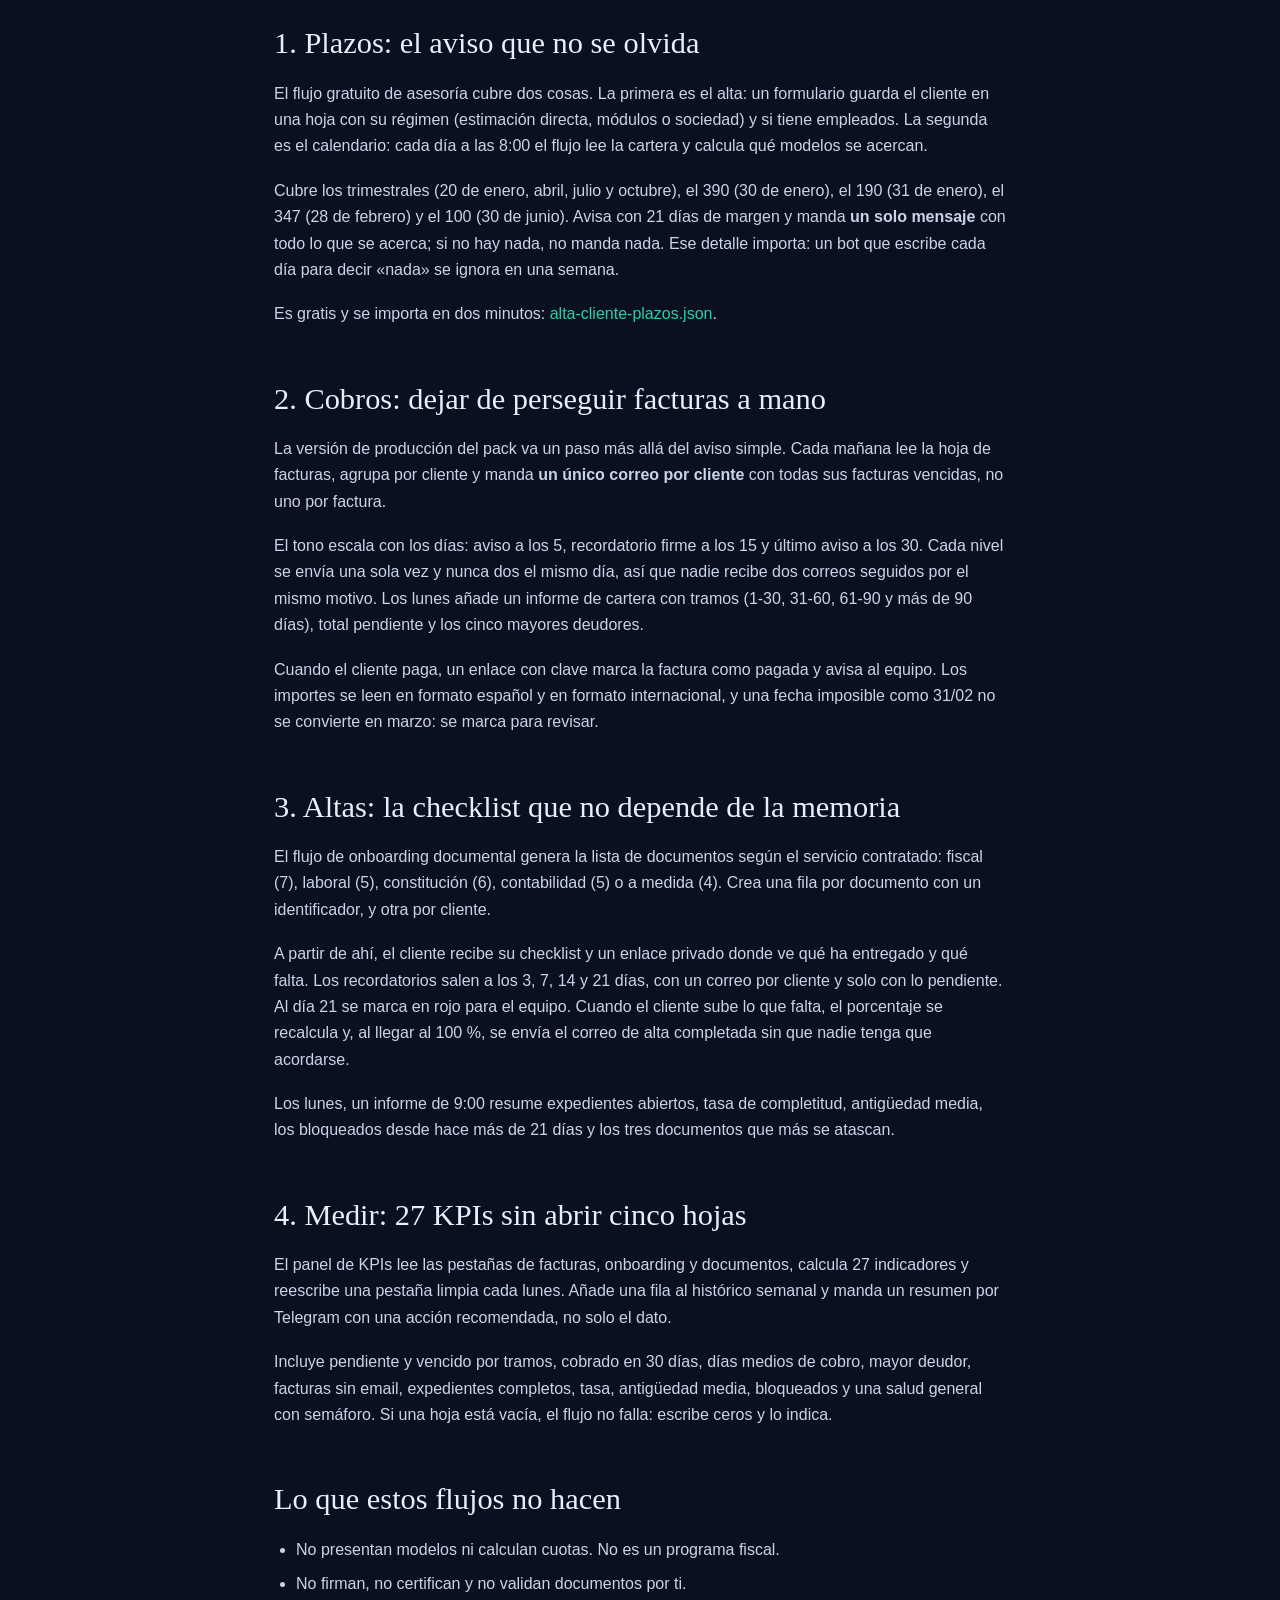
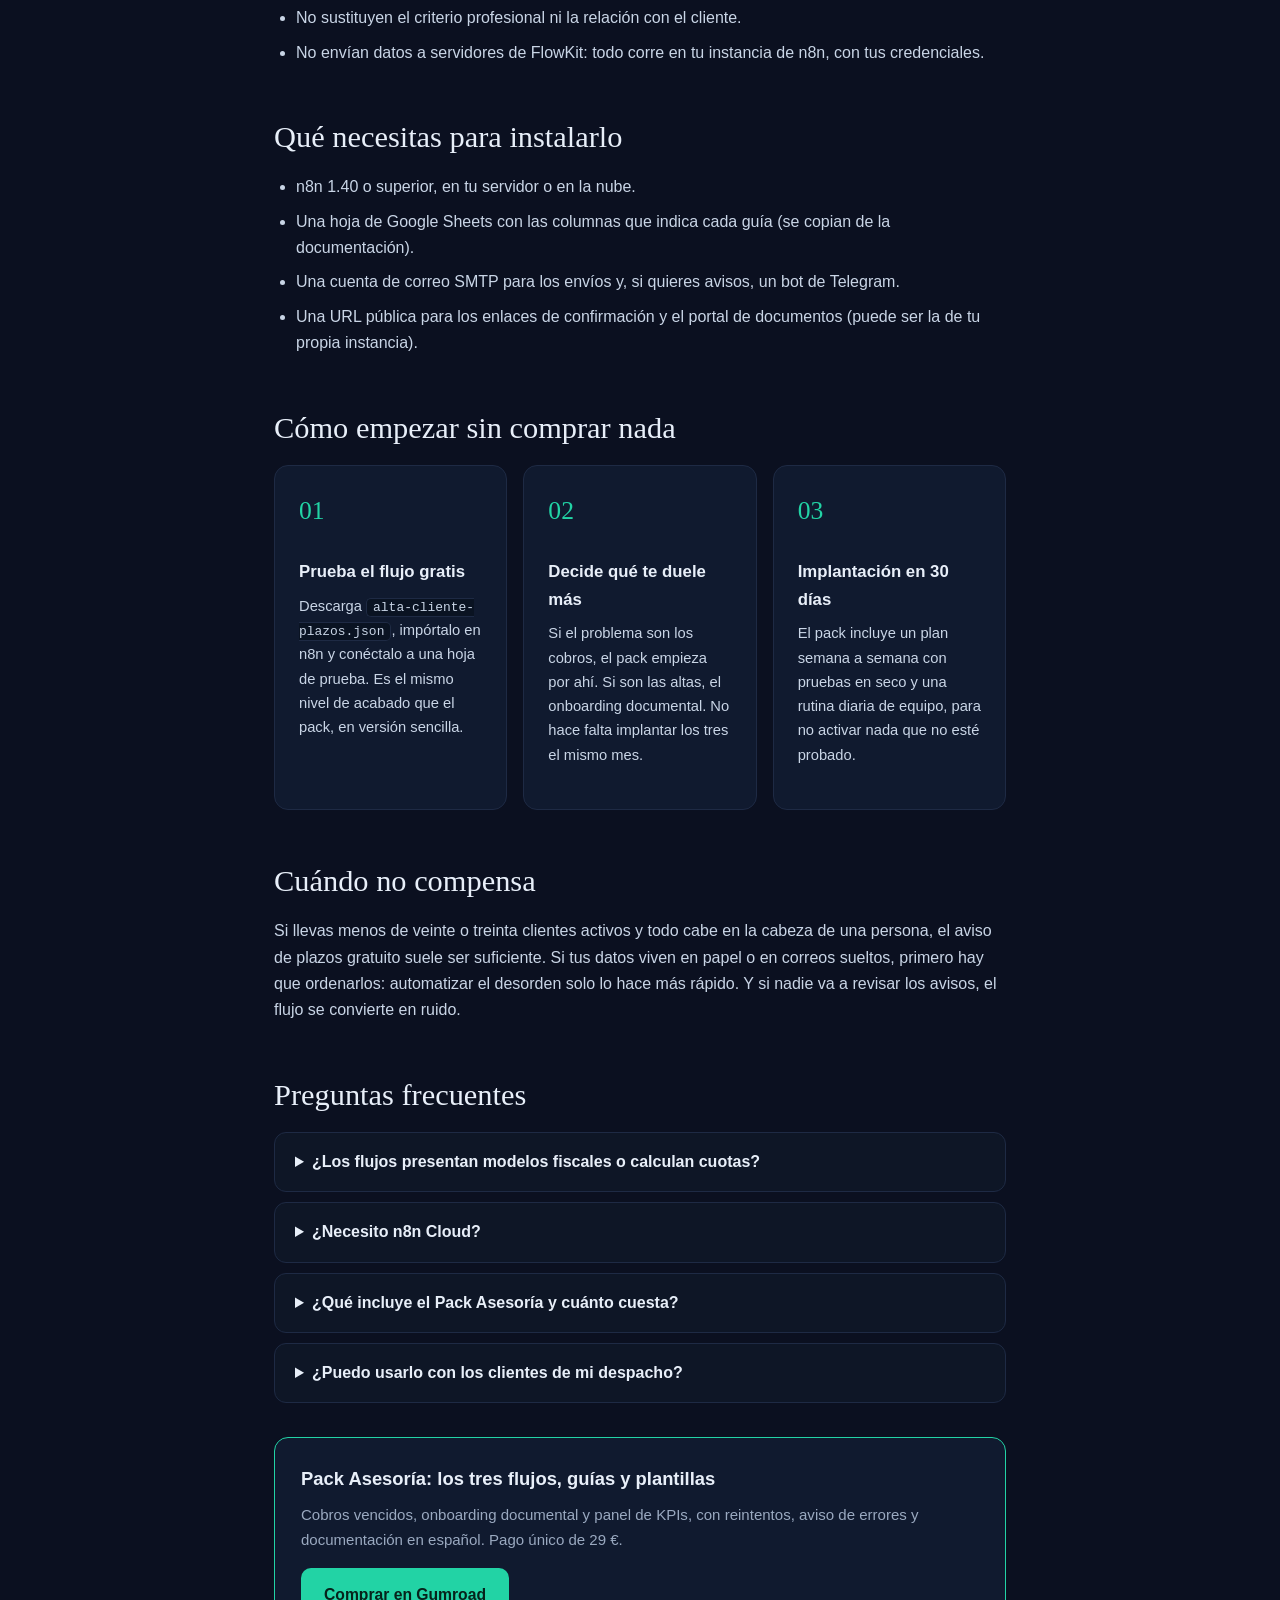
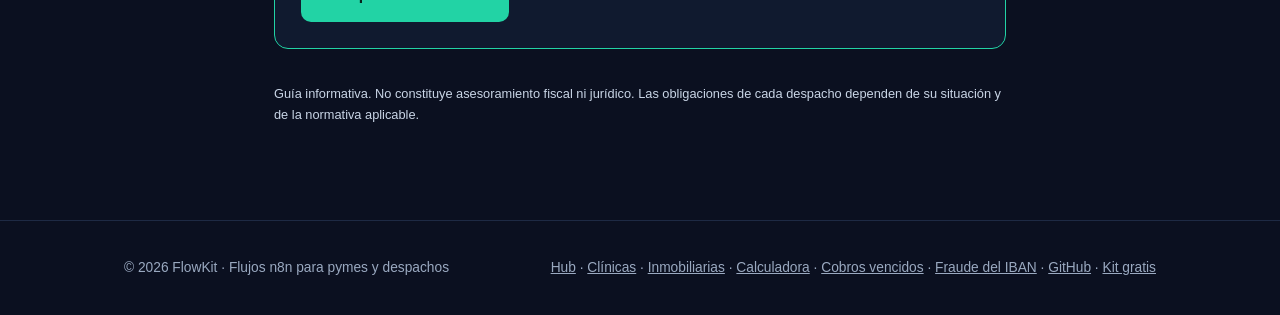
==== commit 896e7d20: "docs: guia de cobros vencidos y enlaces internos" ====
--- a/docs/asesoria/index.html
+++ b/docs/asesoria/index.html
@@ -168,6 +168,7 @@
       <a href="../clinica/">Clínicas</a> ·
       <a href="../inmobiliaria/">Inmobiliarias</a> ·
       <a href="../calculadora/">Calculadora</a> ·
+      <a href="../cobros-vencidos/">Cobros vencidos</a> ·
       <a href="../fraude-proveedores/">Fraude del IBAN</a> ·
       <a href="https://github.com/mrnpvn/flowkit" target="_blank" rel="noopener">GitHub</a> ·
       <a href="https://mrnpvn.gumroad.com/l/kit-de-arranque-ia">Kit gratis</a>
